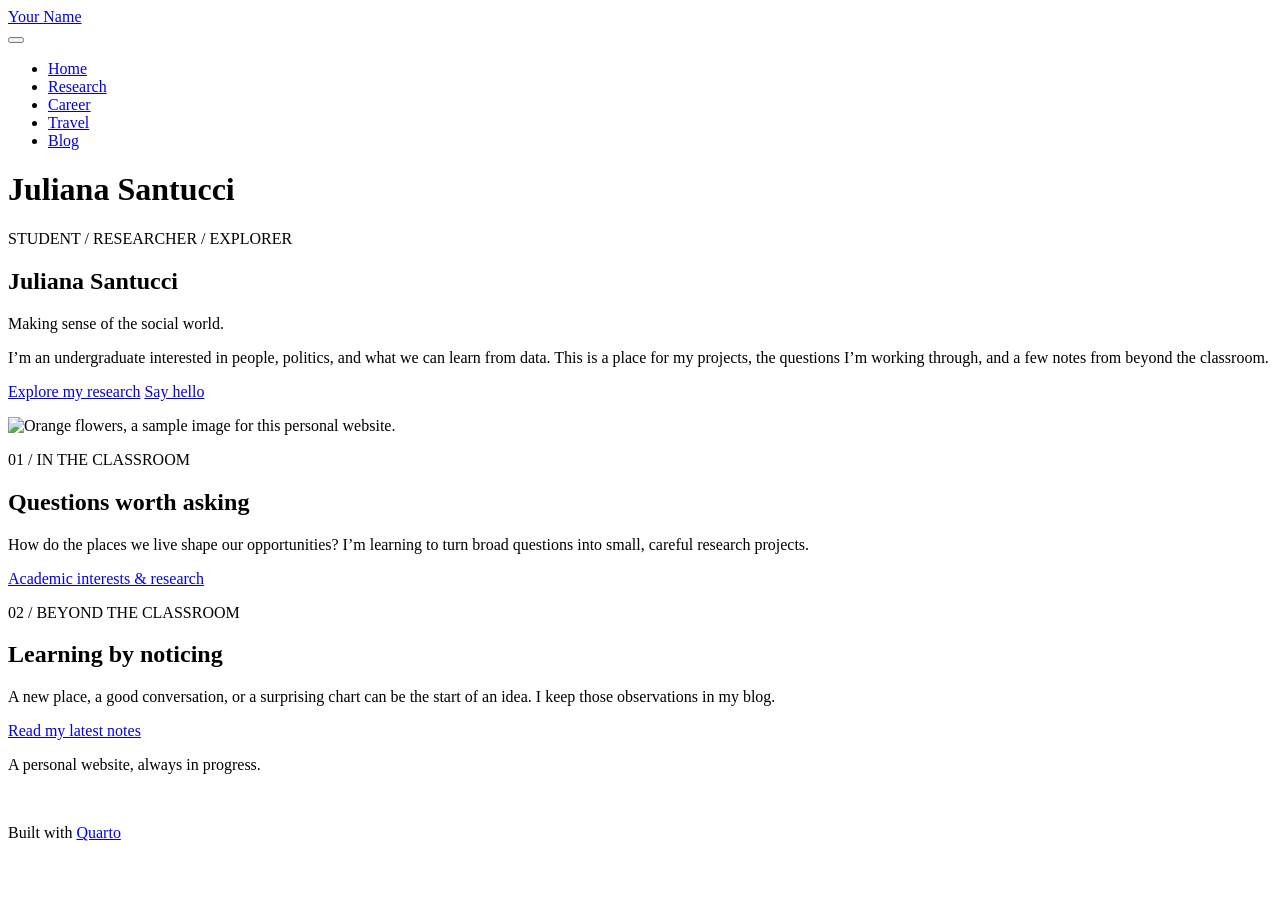
==== docs/index.html @ 6fa2ed9a "Re-render site updates" ====
<!DOCTYPE html>
<html xmlns="http://www.w3.org/1999/xhtml" lang="en" xml:lang="en"><head>

<meta charset="utf-8">
<meta name="generator" content="quarto-1.9.36">

<meta name="viewport" content="width=device-width, initial-scale=1.0, user-scalable=yes">


<title>Juliana Santucci – Your Name</title>
<style>
/* Default styles provided by pandoc.
** See https://pandoc.org/MANUAL.html#variables-for-html for config info.
*/
code{white-space: pre-wrap;}
span.smallcaps{font-variant: small-caps;}
div.columns{display: flex; gap: min(4vw, 1.5em);}
div.column{flex: auto; overflow-x: auto;}
div.hanging-indent{margin-left: 1.5em; text-indent: -1.5em;}
ul.task-list{list-style: none;}
ul.task-list li input[type="checkbox"] {
  width: 0.8em;
  margin: 0 0.8em 0.2em -1em; /* quarto-specific, see https://github.com/quarto-dev/quarto-cli/issues/4556 */ 
  vertical-align: middle;
}
</style>


<script src="site_libs/quarto-nav/quarto-nav.js"></script>
<script src="site_libs/quarto-nav/headroom.min.js"></script>
<script src="site_libs/clipboard/clipboard.min.js"></script>
<script src="site_libs/quarto-html/quarto.js" type="module"></script>
<script src="site_libs/quarto-html/tabsets/tabsets.js" type="module"></script>
<script src="site_libs/quarto-html/popper.min.js"></script>
<script src="site_libs/quarto-html/tippy.umd.min.js"></script>
<link href="site_libs/quarto-html/tippy.css" rel="stylesheet">
<link href="site_libs/quarto-html/quarto-syntax-highlighting-845c23b38eaddc0f92fda52bfe77a8c8.css" rel="stylesheet" id="quarto-text-highlighting-styles">
<script src="site_libs/bootstrap/bootstrap.min.js"></script>
<link href="site_libs/bootstrap/bootstrap-icons.css" rel="stylesheet">
<link href="site_libs/bootstrap/bootstrap-61904d30d42f39b89ab9aa63835d3a36.min.css" rel="stylesheet" append-hash="true" id="quarto-bootstrap" data-mode="light">
<script id="quarto-search-options" type="application/json">{
  "language": {
    "search-no-results-text": "No results",
    "search-matching-documents-text": "matching documents",
    "search-copy-link-title": "Copy link to search",
    "search-hide-matches-text": "Hide additional matches",
    "search-more-match-text": "more match in this document",
    "search-more-matches-text": "more matches in this document",
    "search-clear-button-title": "Clear",
    "search-text-placeholder": "",
    "search-detached-cancel-button-title": "Cancel",
    "search-submit-button-title": "Submit",
    "search-label": "Search"
  }
}</script>


<link rel="stylesheet" href="./_design/styles.css">
</head>

<body class="nav-fixed home-page quarto-light">

<div id="quarto-search-results"></div>
  <header id="quarto-header" class="headroom fixed-top">
    <nav class="navbar navbar-expand-lg " data-bs-theme="dark">
      <div class="navbar-container container-fluid">
      <div class="navbar-brand-container mx-auto">
    <a class="navbar-brand" href="./index.html">
    <span class="navbar-title">Your Name</span>
    </a>
  </div>
          <button class="navbar-toggler" type="button" data-bs-toggle="collapse" data-bs-target="#navbarCollapse" aria-controls="navbarCollapse" role="menu" aria-expanded="false" aria-label="Toggle navigation" onclick="if (window.quartoToggleHeadroom) { window.quartoToggleHeadroom(); }">
  <span class="navbar-toggler-icon"></span>
</button>
          <div class="collapse navbar-collapse" id="navbarCollapse">
            <ul class="navbar-nav navbar-nav-scroll me-auto">
  <li class="nav-item">
    <a class="nav-link active" href="./index.html" aria-current="page"> 
<span class="menu-text">Home</span></a>
  </li>  
  <li class="nav-item">
    <a class="nav-link" href="./research.html"> 
<span class="menu-text">Research</span></a>
  </li>  
  <li class="nav-item">
    <a class="nav-link" href="./career.html"> 
<span class="menu-text">Career</span></a>
  </li>  
  <li class="nav-item">
    <a class="nav-link" href="./travel.html"> 
<span class="menu-text">Travel</span></a>
  </li>  
  <li class="nav-item">
    <a class="nav-link" href="./blog.html"> 
<span class="menu-text">Blog</span></a>
  </li>  
</ul>
          </div> <!-- /navcollapse -->
            <div class="quarto-navbar-tools">
</div>
      </div> <!-- /container-fluid -->
    </nav>
</header>
<!-- content -->
<div id="quarto-content" class="quarto-container page-columns page-rows-contents page-layout-full page-navbar">
<!-- sidebar -->
<!-- margin-sidebar -->
    
<!-- main -->
<main class="content column-page" id="quarto-document-content">

<header id="title-block-header" class="quarto-title-block default">
<div class="quarto-title">
<h1 class="title">Juliana Santucci</h1>
</div>



<div class="quarto-title-meta column-page">

    
  
    
  </div>
  


</header>


<!-- HOME: replace the name, introduction, and email below. Keep the ::: layout lines. -->
<!-- PREVIEW: first use Build > Render Website to generate every page, then Render this file. -->
<div class="home-hero">
<div class="hero-copy">
<p><span class="eyebrow">STUDENT / RESEARCHER / EXPLORER</span></p>
<section id="juliana-santucci" class="level1 display-name">
<h1 class="display-name">Juliana Santucci</h1>
<p><span class="hero-subtitle">Making sense of the social world.</span></p>
<p>I’m an undergraduate interested in people, politics, and what we can learn from data. This is a place for my projects, the questions I’m working through, and a few notes from beyond the classroom.</p>
<p><a href="./research.html" class="primary-link">Explore my research</a> <a href="mailto:you@example.com" class="quiet-link">Say hello</a></p>
</section>
</div>
<div class="hero-photo">
<!-- Replace images/profile.jpg with your photo. Update the description in fig-alt too. -->
<p><img src="images/profile.jpg" class="img-fluid" alt="Orange flowers, a sample image for this personal website."></p>
</div>
</div>
<div class="home-notes">
<div class="home-note">
<p><span class="eyebrow">01 / IN THE CLASSROOM</span></p>
<section id="questions-worth-asking" class="level2">
<h2 data-anchor-id="questions-worth-asking">Questions worth asking</h2>
<p>How do the places we live shape our opportunities? I’m learning to turn broad questions into small, careful research projects.</p>
<p><a href="./research.html">Academic interests &amp; research</a></p>
</section>
</div>
<div class="home-note">
<p><span class="eyebrow">02 / BEYOND THE CLASSROOM</span></p>
<section id="learning-by-noticing" class="level2">
<h2 data-anchor-id="learning-by-noticing">Learning by noticing</h2>
<p>A new place, a good conversation, or a surprising chart can be the start of an idea. I keep those observations in my blog.</p>
<p><a href="./blog.html">Read my latest notes</a></p>
</section>
</div>
</div>



</main> <!-- /main -->
<script id="quarto-html-after-body" type="application/javascript">
  window.document.addEventListener("DOMContentLoaded", function (event) {
    const isCodeAnnotation = (el) => {
      for (const clz of el.classList) {
        if (clz.startsWith('code-annotation-')) {                     
          return true;
        }
      }
      return false;
    }
    const onCopySuccess = function(e) {
      // button target
      const button = e.trigger;
      // don't keep focus
      button.blur();
      // flash "checked"
      button.classList.add('code-copy-button-checked');
      var currentTitle = button.getAttribute("title");
      button.setAttribute("title", "Copied!");
      let tooltip;
      if (window.bootstrap) {
        button.setAttribute("data-bs-toggle", "tooltip");
        button.setAttribute("data-bs-placement", "left");
        button.setAttribute("data-bs-title", "Copied!");
        tooltip = new bootstrap.Tooltip(button, 
          { trigger: "manual", 
            customClass: "code-copy-button-tooltip",
            offset: [0, -8]});
        tooltip.show();    
      }
      setTimeout(function() {
        if (tooltip) {
          tooltip.hide();
          button.removeAttribute("data-bs-title");
          button.removeAttribute("data-bs-toggle");
          button.removeAttribute("data-bs-placement");
        }
        button.setAttribute("title", currentTitle);
        button.classList.remove('code-copy-button-checked');
      }, 1000);
      // clear code selection
      e.clearSelection();
    }
    const getTextToCopy = function(trigger) {
      const outerScaffold = trigger.parentElement.cloneNode(true);
      const codeEl = outerScaffold.querySelector('code');
      for (const childEl of codeEl.children) {
        if (isCodeAnnotation(childEl)) {
          childEl.remove();
        }
      }
      return codeEl.innerText;
    }
    const clipboard = new window.ClipboardJS('.code-copy-button:not([data-in-quarto-modal])', {
      text: getTextToCopy
    });
    clipboard.on('success', onCopySuccess);
    if (window.document.getElementById('quarto-embedded-source-code-modal')) {
      const clipboardModal = new window.ClipboardJS('.code-copy-button[data-in-quarto-modal]', {
        text: getTextToCopy,
        container: window.document.getElementById('quarto-embedded-source-code-modal')
      });
      clipboardModal.on('success', onCopySuccess);
    }
      var localhostRegex = new RegExp(/^(?:http|https):\/\/localhost\:?[0-9]*\//);
      var mailtoRegex = new RegExp(/^mailto:/);
        var filterRegex = new RegExp('/' + window.location.host + '/');
      var isInternal = (href) => {
          return filterRegex.test(href) || localhostRegex.test(href) || mailtoRegex.test(href);
      }
      // Inspect non-navigation links and adorn them if external
     var links = window.document.querySelectorAll('a[href]:not(.nav-link):not(.navbar-brand):not(.toc-action):not(.sidebar-link):not(.sidebar-item-toggle):not(.pagination-link):not(.no-external):not([aria-hidden]):not(.dropdown-item):not(.quarto-navigation-tool):not(.about-link)');
      for (var i=0; i<links.length; i++) {
        const link = links[i];
        if (!isInternal(link.href)) {
          // undo the damage that might have been done by quarto-nav.js in the case of
          // links that we want to consider external
          if (link.dataset.originalHref !== undefined) {
            link.href = link.dataset.originalHref;
          }
            // target, if specified
            link.setAttribute("target", "_blank");
            if (link.getAttribute("rel") === null) {
              link.setAttribute("rel", "noopener");
            }
        }
      }
    function tippyHover(el, contentFn, onTriggerFn, onUntriggerFn) {
      const config = {
        allowHTML: true,
        maxWidth: 500,
        delay: 100,
        arrow: false,
        appendTo: function(el) {
            return el.parentElement;
        },
        interactive: true,
        interactiveBorder: 10,
        theme: 'quarto',
        placement: 'bottom-start',
      };
      if (contentFn) {
        config.content = contentFn;
      }
      if (onTriggerFn) {
        config.onTrigger = onTriggerFn;
      }
      if (onUntriggerFn) {
        config.onUntrigger = onUntriggerFn;
      }
      window.tippy(el, config); 
    }
    const noterefs = window.document.querySelectorAll('a[role="doc-noteref"]');
    for (var i=0; i<noterefs.length; i++) {
      const ref = noterefs[i];
      tippyHover(ref, function() {
        // use id or data attribute instead here
        let href = ref.getAttribute('data-footnote-href') || ref.getAttribute('href');
        try { href = new URL(href).hash; } catch {}
        const id = href.replace(/^#\/?/, "");
        const note = window.document.getElementById(id);
        if (note) {
          return note.innerHTML;
        } else {
          return "";
        }
      });
    }
    const xrefs = window.document.querySelectorAll('a.quarto-xref');
    const processXRef = (id, note) => {
      // Strip column container classes
      const stripColumnClz = (el) => {
        el.classList.remove("page-full", "page-columns");
        if (el.children) {
          for (const child of el.children) {
            stripColumnClz(child);
          }
        }
      }
      stripColumnClz(note)
      if (id === null || id.startsWith('sec-')) {
        // Special case sections, only their first couple elements
        const container = document.createElement("div");
        if (note.children && note.children.length > 2) {
          container.appendChild(note.children[0].cloneNode(true));
          for (let i = 1; i < note.children.length; i++) {
            const child = note.children[i];
            if (child.tagName === "P" && child.innerText === "") {
              continue;
            } else {
              container.appendChild(child.cloneNode(true));
              break;
            }
          }
          if (window.Quarto?.typesetMath) {
            window.Quarto.typesetMath(container);
          }
          return container.innerHTML
        } else {
          if (window.Quarto?.typesetMath) {
            window.Quarto.typesetMath(note);
          }
          return note.innerHTML;
        }
      } else {
        // Remove any anchor links if they are present
        const anchorLink = note.querySelector('a.anchorjs-link');
        if (anchorLink) {
          anchorLink.remove();
        }
        if (window.Quarto?.typesetMath) {
          window.Quarto.typesetMath(note);
        }
        if (note.classList.contains("callout")) {
          return note.outerHTML;
        } else {
          return note.innerHTML;
        }
      }
    }
    for (var i=0; i<xrefs.length; i++) {
      const xref = xrefs[i];
      tippyHover(xref, undefined, function(instance) {
        instance.disable();
        let url = xref.getAttribute('href');
        let hash = undefined; 
        if (url.startsWith('#')) {
          hash = url;
        } else {
          try { hash = new URL(url).hash; } catch {}
        }
        if (hash) {
          const id = hash.replace(/^#\/?/, "");
          const note = window.document.getElementById(id);
          if (note !== null) {
            try {
              const html = processXRef(id, note.cloneNode(true));
              instance.setContent(html);
            } finally {
              instance.enable();
              instance.show();
            }
          } else {
            // See if we can fetch this
            fetch(url.split('#')[0])
            .then(res => res.text())
            .then(html => {
              const parser = new DOMParser();
              const htmlDoc = parser.parseFromString(html, "text/html");
              const note = htmlDoc.getElementById(id);
              if (note !== null) {
                const html = processXRef(id, note);
                instance.setContent(html);
              } 
            }).finally(() => {
              instance.enable();
              instance.show();
            });
          }
        } else {
          // See if we can fetch a full url (with no hash to target)
          // This is a special case and we should probably do some content thinning / targeting
          fetch(url)
          .then(res => res.text())
          .then(html => {
            const parser = new DOMParser();
            const htmlDoc = parser.parseFromString(html, "text/html");
            const note = htmlDoc.querySelector('main.content');
            if (note !== null) {
              // This should only happen for chapter cross references
              // (since there is no id in the URL)
              // remove the first header
              if (note.children.length > 0 && note.children[0].tagName === "HEADER") {
                note.children[0].remove();
              }
              const html = processXRef(null, note);
              instance.setContent(html);
            } 
          }).finally(() => {
            instance.enable();
            instance.show();
          });
        }
      }, function(instance) {
      });
    }
        let selectedAnnoteEl;
        const selectorForAnnotation = ( cell, annotation) => {
          let cellAttr = 'data-code-cell="' + cell + '"';
          let lineAttr = 'data-code-annotation="' +  annotation + '"';
          const selector = 'span[' + cellAttr + '][' + lineAttr + ']';
          return selector;
        }
        const selectCodeLines = (annoteEl) => {
          const doc = window.document;
          const targetCell = annoteEl.getAttribute("data-target-cell");
          const targetAnnotation = annoteEl.getAttribute("data-target-annotation");
          const annoteSpan = window.document.querySelector(selectorForAnnotation(targetCell, targetAnnotation));
          const lines = annoteSpan.getAttribute("data-code-lines").split(",");
          const lineIds = lines.map((line) => {
            return targetCell + "-" + line;
          })
          let top = null;
          let height = null;
          let parent = null;
          if (lineIds.length > 0) {
              //compute the position of the single el (top and bottom and make a div)
              const el = window.document.getElementById(lineIds[0]);
              top = el.offsetTop;
              height = el.offsetHeight;
              parent = el.parentElement.parentElement;
            if (lineIds.length > 1) {
              const lastEl = window.document.getElementById(lineIds[lineIds.length - 1]);
              const bottom = lastEl.offsetTop + lastEl.offsetHeight;
              height = bottom - top;
            }
            if (top !== null && height !== null && parent !== null) {
              // cook up a div (if necessary) and position it 
              let div = window.document.getElementById("code-annotation-line-highlight");
              if (div === null) {
                div = window.document.createElement("div");
                div.setAttribute("id", "code-annotation-line-highlight");
                div.style.position = 'absolute';
                parent.appendChild(div);
              }
              div.style.top = top - 2 + "px";
              div.style.height = height + 4 + "px";
              div.style.left = 0;
              let gutterDiv = window.document.getElementById("code-annotation-line-highlight-gutter");
              if (gutterDiv === null) {
                gutterDiv = window.document.createElement("div");
                gutterDiv.setAttribute("id", "code-annotation-line-highlight-gutter");
                gutterDiv.style.position = 'absolute';
                const codeCell = window.document.getElementById(targetCell);
                const gutter = codeCell.querySelector('.code-annotation-gutter');
                gutter.appendChild(gutterDiv);
              }
              gutterDiv.style.top = top - 2 + "px";
              gutterDiv.style.height = height + 4 + "px";
            }
            selectedAnnoteEl = annoteEl;
          }
        };
        const unselectCodeLines = () => {
          const elementsIds = ["code-annotation-line-highlight", "code-annotation-line-highlight-gutter"];
          elementsIds.forEach((elId) => {
            const div = window.document.getElementById(elId);
            if (div) {
              div.remove();
            }
          });
          selectedAnnoteEl = undefined;
        };
          // Handle positioning of the toggle
      window.addEventListener(
        "resize",
        throttle(() => {
          elRect = undefined;
          if (selectedAnnoteEl) {
            selectCodeLines(selectedAnnoteEl);
          }
        }, 10)
      );
      function throttle(fn, ms) {
      let throttle = false;
      let timer;
        return (...args) => {
          if(!throttle) { // first call gets through
              fn.apply(this, args);
              throttle = true;
          } else { // all the others get throttled
              if(timer) clearTimeout(timer); // cancel #2
              timer = setTimeout(() => {
                fn.apply(this, args);
                timer = throttle = false;
              }, ms);
          }
        };
      }
        // Attach click handler to the DT
        const annoteDls = window.document.querySelectorAll('dt[data-target-cell]');
        for (const annoteDlNode of annoteDls) {
          annoteDlNode.addEventListener('click', (event) => {
            const clickedEl = event.target;
            if (clickedEl !== selectedAnnoteEl) {
              unselectCodeLines();
              const activeEl = window.document.querySelector('dt[data-target-cell].code-annotation-active');
              if (activeEl) {
                activeEl.classList.remove('code-annotation-active');
              }
              selectCodeLines(clickedEl);
              clickedEl.classList.add('code-annotation-active');
            } else {
              // Unselect the line
              unselectCodeLines();
              clickedEl.classList.remove('code-annotation-active');
            }
          });
        }
    const findCites = (el) => {
      const parentEl = el.parentElement;
      if (parentEl) {
        const cites = parentEl.dataset.cites;
        if (cites) {
          return {
            el,
            cites: cites.split(' ')
          };
        } else {
          return findCites(el.parentElement)
        }
      } else {
        return undefined;
      }
    };
    var bibliorefs = window.document.querySelectorAll('a[role="doc-biblioref"]');
    for (var i=0; i<bibliorefs.length; i++) {
      const ref = bibliorefs[i];
      const citeInfo = findCites(ref);
      if (citeInfo) {
        tippyHover(citeInfo.el, function() {
          var popup = window.document.createElement('div');
          citeInfo.cites.forEach(function(cite) {
            var citeDiv = window.document.createElement('div');
            citeDiv.classList.add('hanging-indent');
            citeDiv.classList.add('csl-entry');
            var biblioDiv = window.document.getElementById('ref-' + cite);
            if (biblioDiv) {
              citeDiv.innerHTML = biblioDiv.innerHTML;
            }
            popup.appendChild(citeDiv);
          });
          return popup.innerHTML;
        });
      }
    }
  });
  </script>
</div> <!-- /content -->
<footer class="footer">
  <div class="nav-footer">
    <div class="nav-footer-left">
<p>A personal website, always in progress.</p>
</div>   
    <div class="nav-footer-center">
      &nbsp;
    </div>
    <div class="nav-footer-right">
<p>Built with <a href="https://quarto.org/">Quarto</a></p>
</div>
  </div>
</footer>




</body></html>
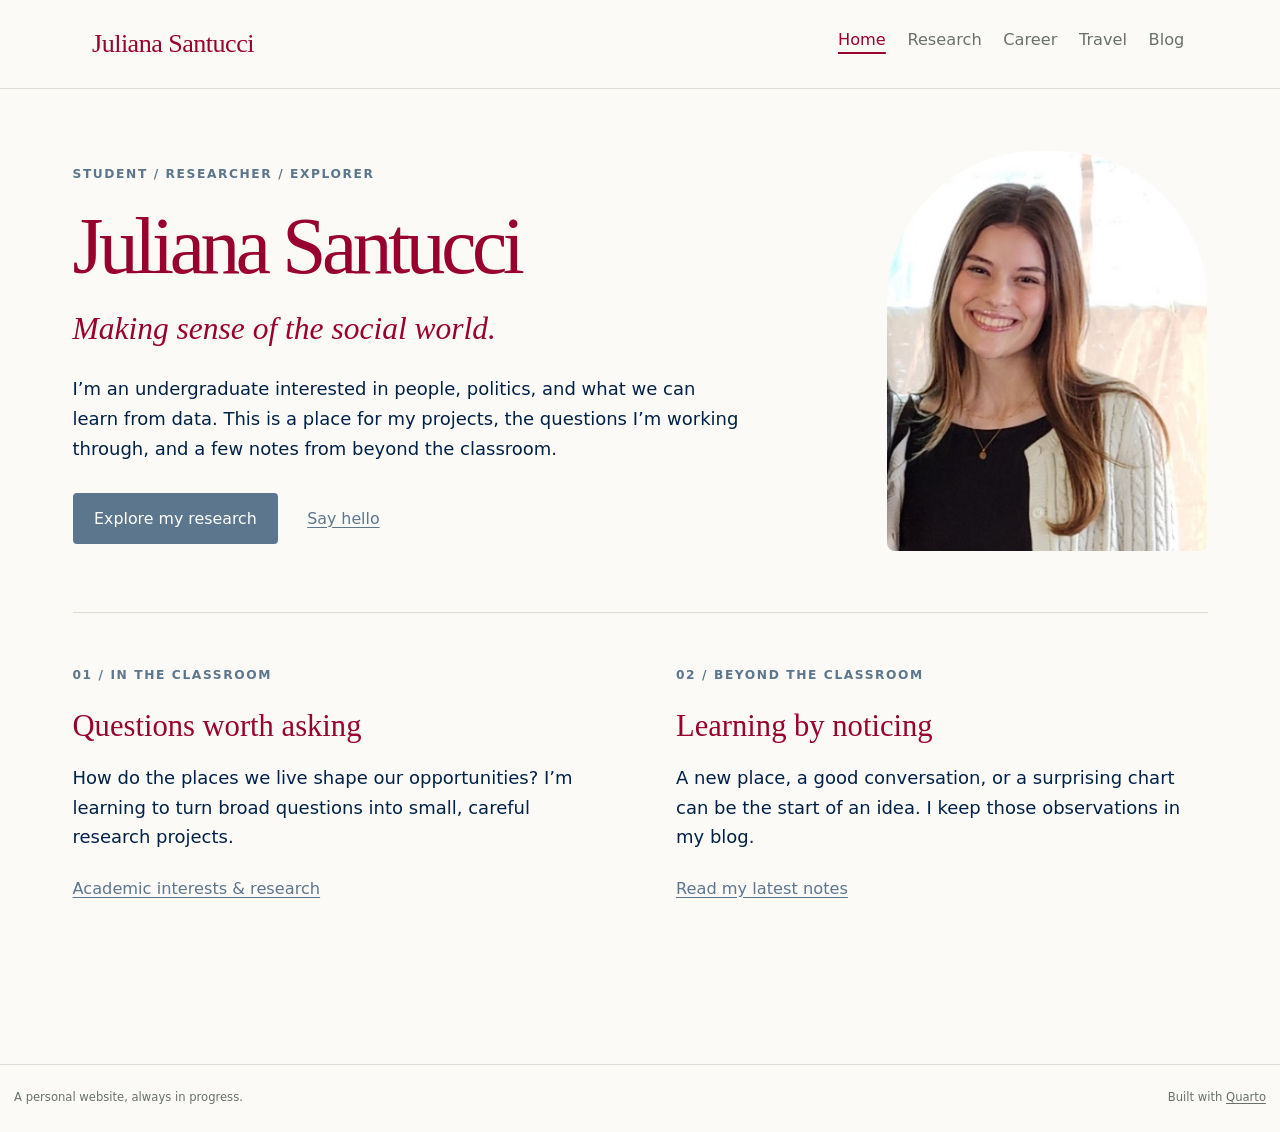
==== commit d0d07467: "update website content" ====
--- a/docs/index.html
+++ b/docs/index.html
@@ -7,7 +7,7 @@
 <meta name="viewport" content="width=device-width, initial-scale=1.0, user-scalable=yes">
 
 
-<title>Juliana Santucci – Your Name</title>
+<title>Juliana Santucci</title>
 <style>
 /* Default styles provided by pandoc.
 ** See https://pandoc.org/MANUAL.html#variables-for-html for config info.
@@ -66,7 +66,7 @@
       <div class="navbar-container container-fluid">
       <div class="navbar-brand-container mx-auto">
     <a class="navbar-brand" href="./index.html">
-    <span class="navbar-title">Your Name</span>
+    <span class="navbar-title">Juliana Santucci</span>
     </a>
   </div>
           <button class="navbar-toggler" type="button" data-bs-toggle="collapse" data-bs-target="#navbarCollapse" aria-controls="navbarCollapse" role="menu" aria-expanded="false" aria-label="Toggle navigation" onclick="if (window.quartoToggleHeadroom) { window.quartoToggleHeadroom(); }">
--- a/docs/site_libs/quarto-html/quarto-syntax-highlighting-845c23b38eaddc0f92fda52bfe77a8c8.css
+++ b/docs/site_libs/quarto-html/quarto-syntax-highlighting-845c23b38eaddc0f92fda52bfe77a8c8.css
@@ -0,0 +1,236 @@
+/* quarto syntax highlight colors */
+:root {
+  --quarto-hl-ot-color: #003B4F;
+  --quarto-hl-at-color: #657422;
+  --quarto-hl-ss-color: #20794D;
+  --quarto-hl-an-color: #5E5E5E;
+  --quarto-hl-fu-color: #4758AB;
+  --quarto-hl-st-color: #20794D;
+  --quarto-hl-cf-color: #003B4F;
+  --quarto-hl-op-color: #5E5E5E;
+  --quarto-hl-er-color: #AD0000;
+  --quarto-hl-bn-color: #AD0000;
+  --quarto-hl-al-color: #AD0000;
+  --quarto-hl-va-color: #111111;
+  --quarto-hl-bu-color: inherit;
+  --quarto-hl-ex-color: inherit;
+  --quarto-hl-pp-color: #AD0000;
+  --quarto-hl-in-color: #5E5E5E;
+  --quarto-hl-vs-color: #20794D;
+  --quarto-hl-wa-color: #5E5E5E;
+  --quarto-hl-do-color: #5E5E5E;
+  --quarto-hl-im-color: #00769E;
+  --quarto-hl-ch-color: #20794D;
+  --quarto-hl-dt-color: #AD0000;
+  --quarto-hl-fl-color: #AD0000;
+  --quarto-hl-co-color: #5E5E5E;
+  --quarto-hl-cv-color: #5E5E5E;
+  --quarto-hl-cn-color: #8f5902;
+  --quarto-hl-sc-color: #5E5E5E;
+  --quarto-hl-dv-color: #AD0000;
+  --quarto-hl-kw-color: #003B4F;
+}
+
+/* other quarto variables */
+:root {
+  --quarto-font-monospace: SFMono-Regular, Menlo, Monaco, Consolas, "Liberation Mono", "Courier New", monospace;
+}
+
+/* syntax highlight based on Pandoc's rules */
+pre > code.sourceCode > span {
+  color: #003B4F;
+}
+
+code.sourceCode > span {
+  color: #003B4F;
+}
+
+div.sourceCode,
+div.sourceCode pre.sourceCode {
+  color: #003B4F;
+}
+
+/* Normal */
+code span {
+  color: #003B4F;
+}
+
+/* Alert */
+code span.al {
+  color: #AD0000;
+  font-style: inherit;
+}
+
+/* Annotation */
+code span.an {
+  color: #5E5E5E;
+  font-style: inherit;
+}
+
+/* Attribute */
+code span.at {
+  color: #657422;
+  font-style: inherit;
+}
+
+/* BaseN */
+code span.bn {
+  color: #AD0000;
+  font-style: inherit;
+}
+
+/* BuiltIn */
+code span.bu {
+  font-style: inherit;
+}
+
+/* ControlFlow */
+code span.cf {
+  color: #003B4F;
+  font-weight: bold;
+  font-style: inherit;
+}
+
+/* Char */
+code span.ch {
+  color: #20794D;
+  font-style: inherit;
+}
+
+/* Constant */
+code span.cn {
+  color: #8f5902;
+  font-style: inherit;
+}
+
+/* Comment */
+code span.co {
+  color: #5E5E5E;
+  font-style: inherit;
+}
+
+/* CommentVar */
+code span.cv {
+  color: #5E5E5E;
+  font-style: italic;
+}
+
+/* Documentation */
+code span.do {
+  color: #5E5E5E;
+  font-style: italic;
+}
+
+/* DataType */
+code span.dt {
+  color: #AD0000;
+  font-style: inherit;
+}
+
+/* DecVal */
+code span.dv {
+  color: #AD0000;
+  font-style: inherit;
+}
+
+/* Error */
+code span.er {
+  color: #AD0000;
+  font-style: inherit;
+}
+
+/* Extension */
+code span.ex {
+  font-style: inherit;
+}
+
+/* Float */
+code span.fl {
+  color: #AD0000;
+  font-style: inherit;
+}
+
+/* Function */
+code span.fu {
+  color: #4758AB;
+  font-style: inherit;
+}
+
+/* Import */
+code span.im {
+  color: #00769E;
+  font-style: inherit;
+}
+
+/* Information */
+code span.in {
+  color: #5E5E5E;
+  font-style: inherit;
+}
+
+/* Keyword */
+code span.kw {
+  color: #003B4F;
+  font-weight: bold;
+  font-style: inherit;
+}
+
+/* Operator */
+code span.op {
+  color: #5E5E5E;
+  font-style: inherit;
+}
+
+/* Other */
+code span.ot {
+  color: #003B4F;
+  font-style: inherit;
+}
+
+/* Preprocessor */
+code span.pp {
+  color: #AD0000;
+  font-style: inherit;
+}
+
+/* SpecialChar */
+code span.sc {
+  color: #5E5E5E;
+  font-style: inherit;
+}
+
+/* SpecialString */
+code span.ss {
+  color: #20794D;
+  font-style: inherit;
+}
+
+/* String */
+code span.st {
+  color: #20794D;
+  font-style: inherit;
+}
+
+/* Variable */
+code span.va {
+  color: #111111;
+  font-style: inherit;
+}
+
+/* VerbatimString */
+code span.vs {
+  color: #20794D;
+  font-style: inherit;
+}
+
+/* Warning */
+code span.wa {
+  color: #5E5E5E;
+  font-style: italic;
+}
+
+.prevent-inlining {
+  content: "</";
+}
+
+/*# sourceMappingURL=ac89f0bb514bba72461919f78549e31c.css.map */
--- a/docs/_design/styles.css
+++ b/docs/_design/styles.css
@@ -0,0 +1,107 @@
+/* Optional customization: change the dark accent color below.
+   Everything else can stay as it is while you write your site. */
+:root {
+  --paper: #fcfaf6;
+  --ink: #98002E;
+  --body-ink: #002147;
+  --accent: #5C768D;
+  --muted: #69716b;
+  --rule: #dcded5;
+  --serif: Georgia, "Times New Roman", serif;
+}
+
+body { background: var(--paper); color: var(--body-ink); }
+a { color: var(--accent); text-underline-offset: .2em; }
+a:hover { color: #173e32; }
+a:focus-visible, button:focus-visible {
+  outline: 3px solid var(--accent);
+  outline-offset: 5px;
+}
+h1, h2, h3, h4 { color: var(--ink); }
+h1, h2, h3 { font-family: var(--serif); font-weight: 400; }
+h1 { font-size: clamp(2.25rem, 4.4vw, 3.6rem); line-height: 1.13; letter-spacing: -.035em; }
+h2 { font-size: 1.9rem; border: 0; padding-bottom: 0; margin-top: 2.7rem; }
+h3 { font-size: 1.4rem; margin-top: 1.9rem; }
+p { margin-bottom: 1.15rem; }
+li { margin-bottom: .45rem; }
+strong { color: var(--ink); font-weight: 600; }
+
+/* Shared navigation. No extra dropdowns or social-icon extensions. */
+#quarto-header { border-bottom: 1px solid var(--rule); }
+.navbar { background: var(--paper) !important; padding: 1rem 0; }
+.navbar > .container-fluid { max-width: 1160px; margin: auto; padding: 0 32px; }
+.navbar-brand { color: var(--ink) !important; font: 1.45rem var(--serif); letter-spacing: -.02em; }
+.navbar-brand:hover { color: var(--accent) !important; }
+.navbar-nav { gap: .8rem; }
+.navbar .nav-link { color: var(--muted); font-size: .9rem; padding: .45rem .2rem !important; }
+.navbar .nav-link.active { color: var(--ink); text-decoration: underline; text-underline-offset: .45em; text-decoration-thickness: 2px; }
+.navbar .nav-link:hover { color: var(--accent); }
+.navbar-toggler { border: 1px solid var(--rule); border-radius: 4px; }
+
+.home-page #title-block-header { display: none; }
+main.content { padding-top: 2rem; margin-bottom: 4.5rem; }
+#title-block-header { margin-bottom: 2.6rem; padding-bottom: 1.8rem; border-bottom: 1px solid var(--rule); }
+#title-block-header .subtitle { color: var(--muted); font-size: 1.06rem; margin-top: .9rem; max-width: 42rem; }
+.quarto-title-meta { margin-top: 1.4rem; }
+.quarto-title-meta-heading { color: var(--muted); }
+
+/* Home page: the ::: layout blocks in index.qmd use these classes. */
+.home-hero { display: grid; grid-template-columns: minmax(0, 1.4fr) minmax(230px, .8fr); gap: 4rem; align-items: center; padding: 1.7rem 0 3.4rem; }
+.home-hero p:last-child { margin-bottom: 0; }
+.eyebrow, .project-label { color: var(--accent); font-size: .68rem; font-weight: 600; letter-spacing: .13em; line-height: 1.6; }
+h1.display-name { font-size: clamp(3.6rem, 6.2vw, 5.6rem); line-height: 1; margin: .8rem 0 1.25rem; letter-spacing: -.055em; }
+.hero-subtitle { display: inline-block; color: var(--ink); font: italic 1.75rem/1.3 var(--serif); margin-bottom: .2rem; }
+.hero-copy p { max-width: 37rem; }
+.hero-copy p:last-child { display: flex; gap: 1.6rem; align-items: center; flex-wrap: wrap; margin-top: 1.65rem; }
+.primary-link { display: inline-block; background: var(--accent); color: #fff !important; padding: .7rem 1.2rem; border-radius: 4px; text-decoration: none; font-size: .88rem; }
+.primary-link:hover { background: #234c3e; }
+.quiet-link { font-size: .88rem; }
+.hero-photo { justify-self: end; width: 100%; max-width: 320px; }
+.hero-photo p, .hero-photo figure { margin: 0; }
+.hero-photo img { width: 100%; aspect-ratio: 4 / 5; object-fit: cover; border-radius: 150px 150px 8px 8px; }
+.home-notes { border-top: 1px solid var(--rule); display: grid; grid-template-columns: 1fr 1fr; gap: 4rem; padding-top: 2.5rem; }
+.home-note h2 { font-size: 1.7rem; margin-top: .6rem; margin-bottom: 1rem; }
+.home-note p:last-child a { font-size: .9rem; }
+
+/* Photos and the automatic blog list. */
+.travel-photo { width: 100%; max-height: 480px; object-fit: cover; border-radius: 6px; }
+.quarto-listing { margin-top: 2rem; }
+.quarto-listing-default .quarto-post { border-bottom: 1px solid var(--rule); padding: 1.5rem 0; margin: 0; }
+.quarto-listing-default .quarto-post .listing-title { font: 1.6rem/1.2 var(--serif); margin-bottom: .7rem; }
+.quarto-listing-default .quarto-post .listing-title a { color: var(--ink); }
+.quarto-listing-default .quarto-post .listing-description { color: var(--body-ink); }
+.quarto-listing-default .quarto-post .metadata { color: var(--muted); font-size: .78rem; }
+.quarto-listing-default a { text-decoration: none; }
+.quarto-listing-default a:hover { text-decoration: underline; }
+.listing-no-matching { color: var(--muted); }
+
+.nav-footer { border-top: 1px solid var(--rule); color: var(--muted); font-size: .78rem; background: var(--paper); }
+.nav-footer a { color: var(--muted); }
+.nav-footer-left, .nav-footer-right { padding: .8rem 0; }
+
+@media (min-width: 992px) {
+  .navbar-collapse { justify-content: flex-end; }
+  .navbar-nav.me-auto { margin-right: 0 !important; }
+}
+@media (max-width: 991px) {
+  .navbar-nav { gap: .15rem; padding-top: 1rem; }
+  .navbar > .container-fluid { padding: 0 24px; }
+  .home-hero { gap: 2rem; }
+}
+@media (max-width: 680px) {
+  body { font-size: 17px; }
+  main.content { padding-top: 1.3rem; margin-bottom: 3rem; }
+  h1 { font-size: 2.5rem; }
+  h2 { font-size: 1.7rem; }
+  #title-block-header { margin-bottom: 2rem; }
+  .home-hero { grid-template-columns: 1fr; padding-top: .8rem; padding-bottom: 2.4rem; gap: 2rem; }
+  h1.display-name { font-size: 3.8rem; }
+  .hero-subtitle { font-size: 1.55rem; }
+  .hero-photo { justify-self: start; max-width: 270px; }
+  .home-notes { grid-template-columns: 1fr; gap: 2rem; padding-top: 2rem; }
+  .quarto-listing-default .quarto-post { flex-wrap: wrap; gap: .6rem; }
+  .quarto-listing-default .quarto-post .metadata { flex-basis: 100%; order: -1; }
+  .quarto-listing-default .quarto-post .body { flex-basis: 100%; }
+  .nav-footer { flex-direction: column; align-items: flex-start; gap: 0; }
+  .nav-footer-left, .nav-footer-right { text-align: left; padding: .5rem 0; }
+}
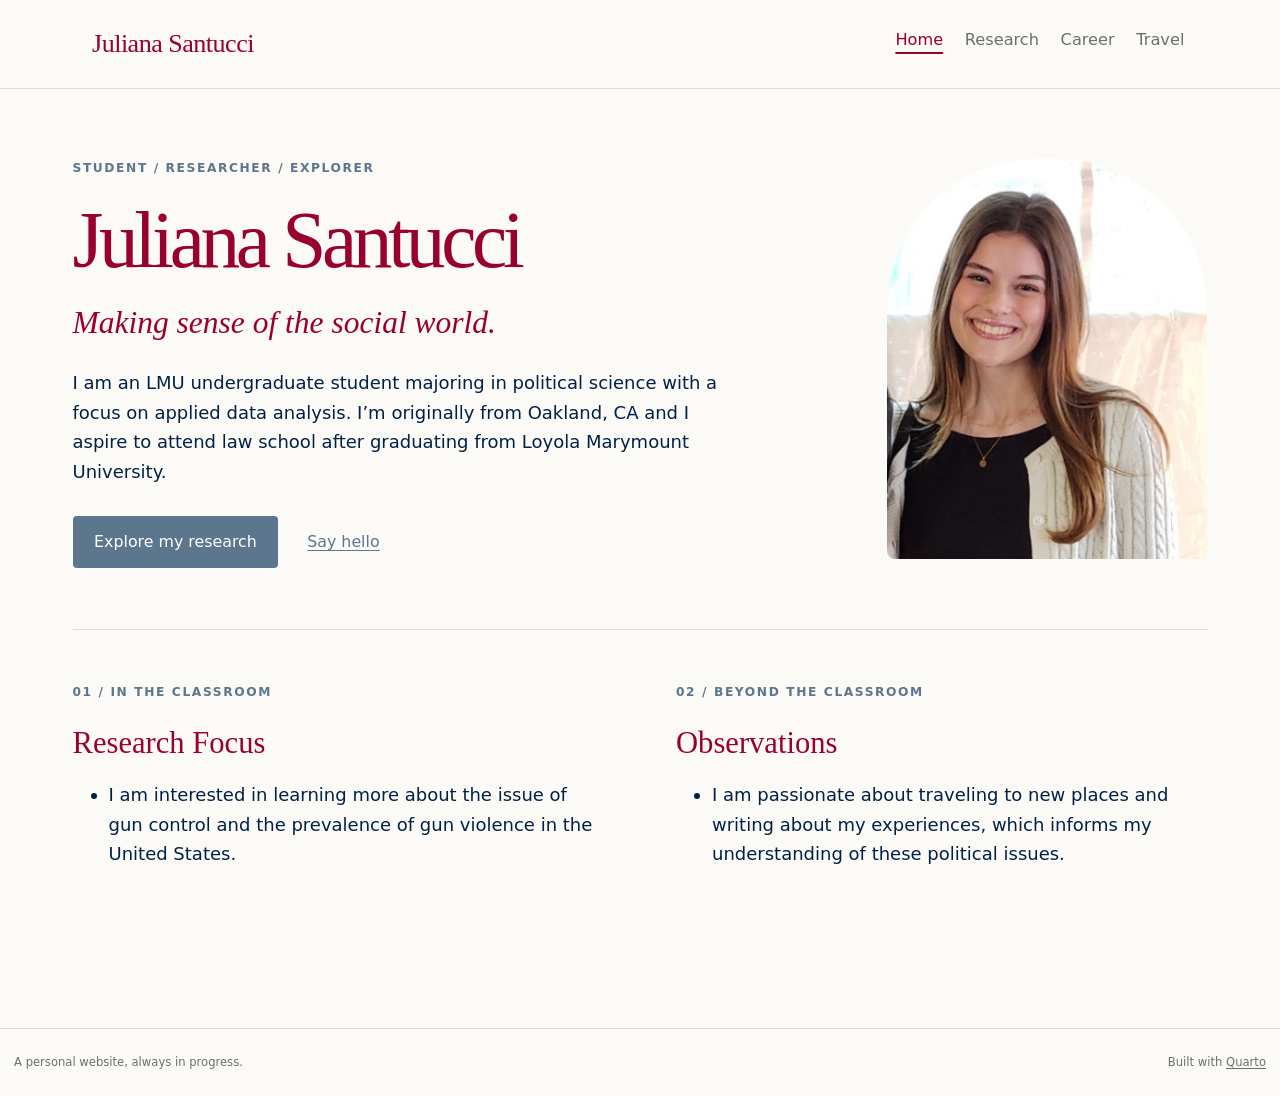
==== commit aec1ff84: "change name of pdf" ====
--- a/docs/index.html
+++ b/docs/index.html
@@ -90,10 +90,6 @@
     <a class="nav-link" href="./travel.html"> 
 <span class="menu-text">Travel</span></a>
   </li>  
-  <li class="nav-item">
-    <a class="nav-link" href="./blog.html"> 
-<span class="menu-text">Blog</span></a>
-  </li>  
 </ul>
           </div> <!-- /navcollapse -->
             <div class="quarto-navbar-tools">
@@ -136,30 +132,32 @@
 <section id="juliana-santucci" class="level1 display-name">
 <h1 class="display-name">Juliana Santucci</h1>
 <p><span class="hero-subtitle">Making sense of the social world.</span></p>
-<p>I’m an undergraduate interested in people, politics, and what we can learn from data. This is a place for my projects, the questions I’m working through, and a few notes from beyond the classroom.</p>
-<p><a href="./research.html" class="primary-link">Explore my research</a> <a href="mailto:you@example.com" class="quiet-link">Say hello</a></p>
+<p>I am an LMU undergraduate student majoring in political science with a focus on applied data analysis. I’m originally from Oakland, CA and I aspire to attend law school after graduating from Loyola Marymount University.</p>
+<p><a href="./research.html" class="primary-link">Explore my research</a> <a href="mailto:jsantucc@lion.lmu.edu" class="quiet-link">Say hello</a></p>
 </section>
 </div>
 <div class="hero-photo">
 <!-- Replace images/profile.jpg with your photo. Update the description in fig-alt too. -->
-<p><img src="images/profile.jpg" class="img-fluid" alt="Orange flowers, a sample image for this personal website."></p>
+<p><img src="images/profile.jpg" class="img-fluid" alt="Photo of Juliana"></p>
 </div>
 </div>
 <div class="home-notes">
 <div class="home-note">
 <p><span class="eyebrow">01 / IN THE CLASSROOM</span></p>
-<section id="questions-worth-asking" class="level2">
-<h2 data-anchor-id="questions-worth-asking">Questions worth asking</h2>
-<p>How do the places we live shape our opportunities? I’m learning to turn broad questions into small, careful research projects.</p>
-<p><a href="./research.html">Academic interests &amp; research</a></p>
+<section id="research-focus" class="level2">
+<h2 data-anchor-id="research-focus">Research Focus</h2>
+<ul>
+<li>I am interested in learning more about the issue of gun control and the prevalence of gun violence in the United States.</li>
+</ul>
 </section>
 </div>
 <div class="home-note">
 <p><span class="eyebrow">02 / BEYOND THE CLASSROOM</span></p>
-<section id="learning-by-noticing" class="level2">
-<h2 data-anchor-id="learning-by-noticing">Learning by noticing</h2>
-<p>A new place, a good conversation, or a surprising chart can be the start of an idea. I keep those observations in my blog.</p>
-<p><a href="./blog.html">Read my latest notes</a></p>
+<section id="observations" class="level2">
+<h2 data-anchor-id="observations">Observations</h2>
+<ul>
+<li>I am passionate about traveling to new places and writing about my experiences, which informs my understanding of these political issues.</li>
+</ul>
 </section>
 </div>
 </div>
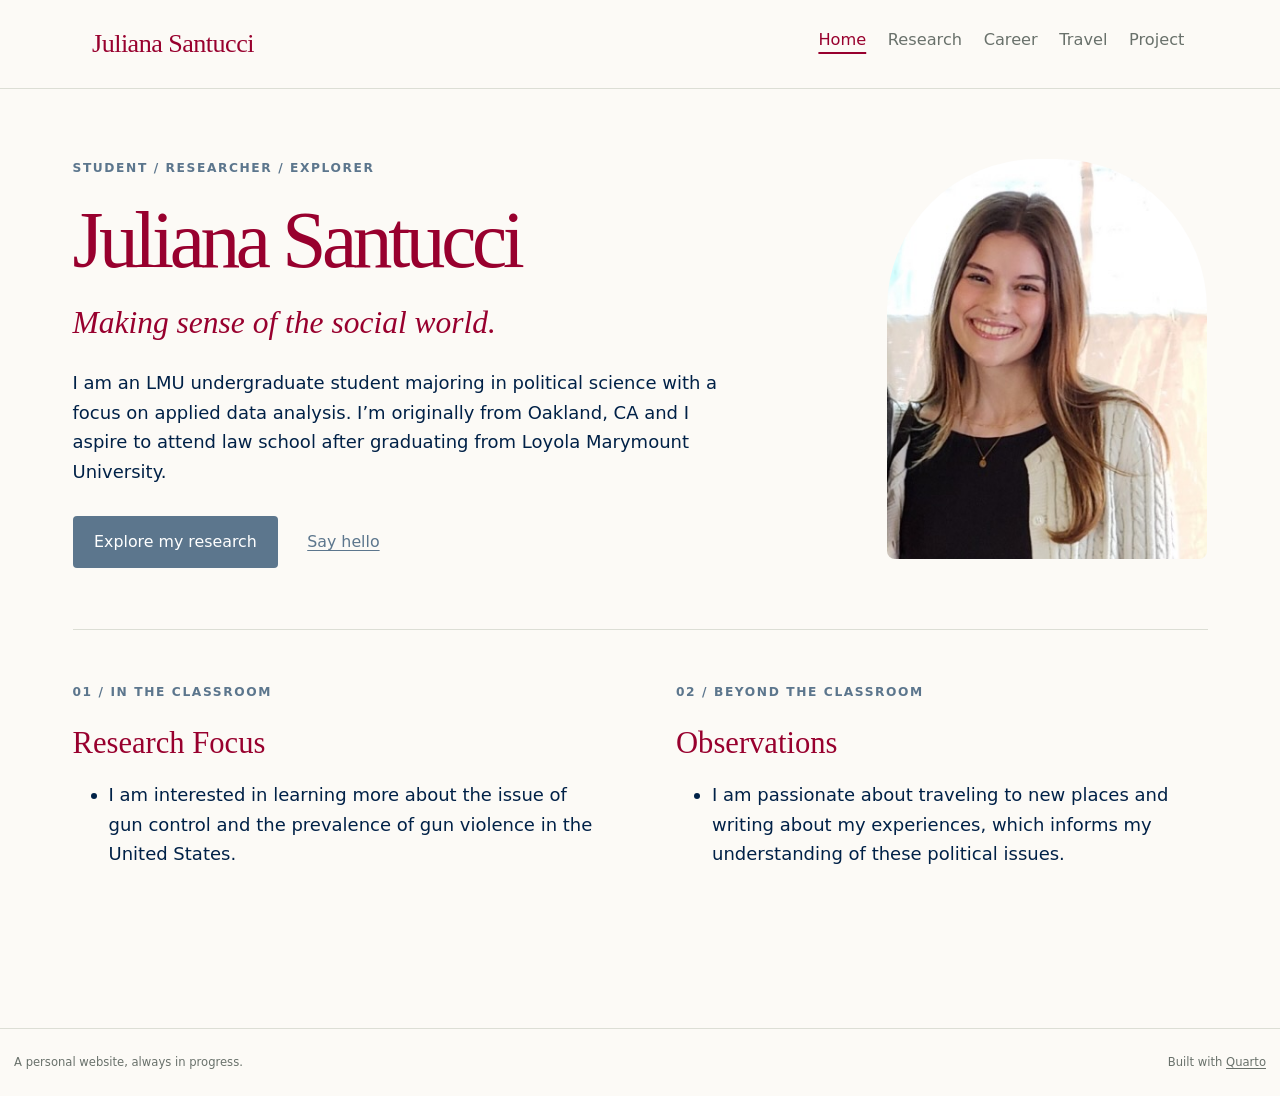
==== commit e20326cf: "uploading poster tab to website" ====
--- a/docs/index.html
+++ b/docs/index.html
@@ -90,6 +90,10 @@
     <a class="nav-link" href="./travel.html"> 
 <span class="menu-text">Travel</span></a>
   </li>  
+  <li class="nav-item">
+    <a class="nav-link" href="./research_poster.html"> 
+<span class="menu-text">Project</span></a>
+  </li>  
 </ul>
           </div> <!-- /navcollapse -->
             <div class="quarto-navbar-tools">
